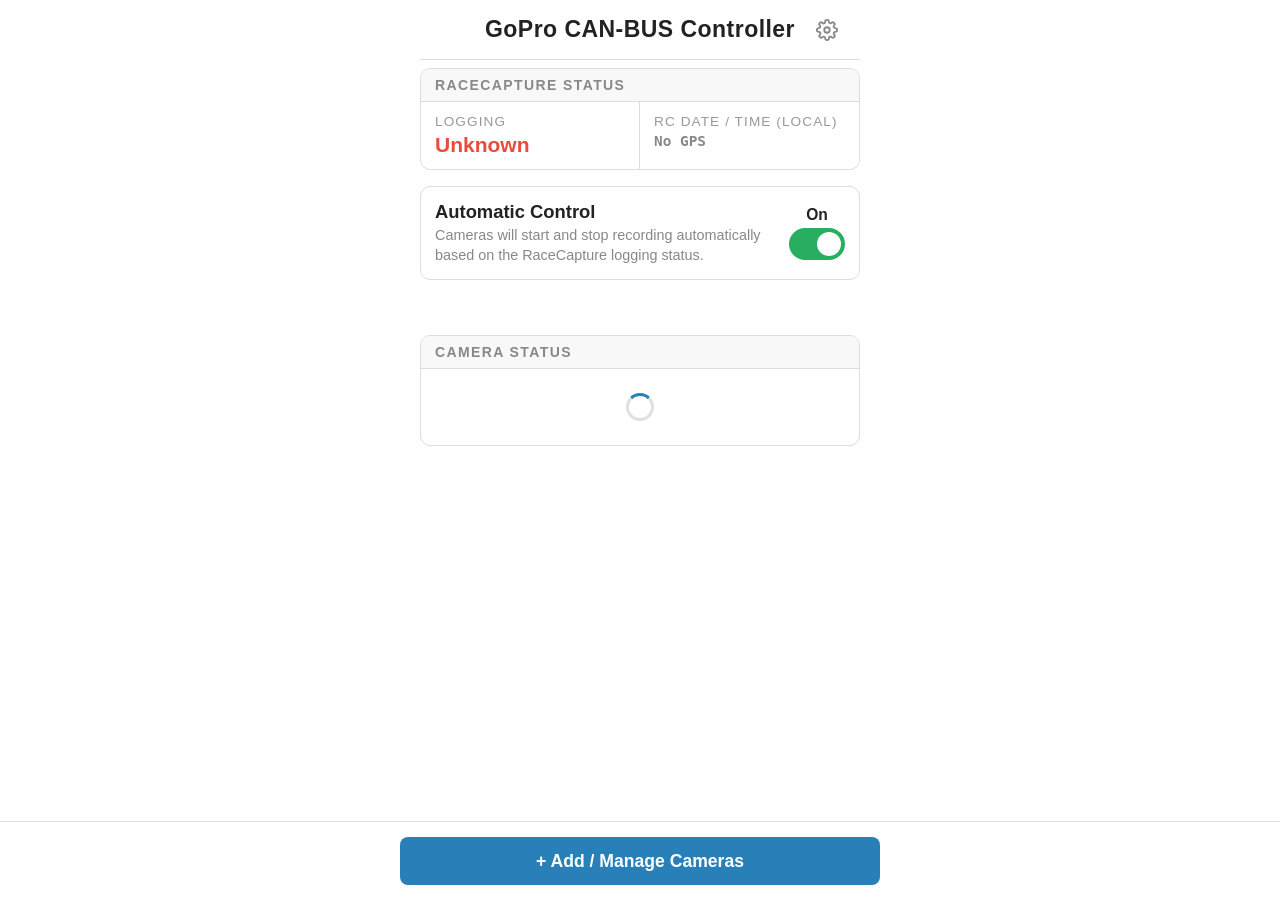
==== web_ui/index.html @ f889cf93 "Added the web_ui component" ====
<!DOCTYPE html>
<html lang="en">
<head>
<meta charset="UTF-8">
<meta name="viewport" content="width=device-width, initial-scale=1.0">
<title>GoPro CAN-BUS Controller</title>
<link rel="stylesheet" href="style.css">
</head>
<body>

<!-- Page header -->
<header id="page-header">
  <h1>GoPro CAN-BUS Controller</h1>
  <button id="settings-btn" aria-label="Settings">
    <svg width="22" height="22" viewBox="0 0 24 24" fill="none" stroke="currentColor" stroke-width="2" stroke-linecap="round" stroke-linejoin="round">
      <circle cx="12" cy="12" r="3"/>
      <path d="M19.4 15a1.65 1.65 0 0 0 .33 1.82l.06.06a2 2 0 0 1-2.83 2.83l-.06-.06a1.65 1.65 0 0 0-1.82-.33 1.65 1.65 0 0 0-1 1.51V21a2 2 0 0 1-4 0v-.09A1.65 1.65 0 0 0 9 19.4a1.65 1.65 0 0 0-1.82.33l-.06.06a2 2 0 0 1-2.83-2.83l.06-.06A1.65 1.65 0 0 0 4.68 15a1.65 1.65 0 0 0-1.51-1H3a2 2 0 0 1 0-4h.09A1.65 1.65 0 0 0 4.6 9a1.65 1.65 0 0 0-.33-1.82l-.06-.06a2 2 0 0 1 2.83-2.83l.06.06A1.65 1.65 0 0 0 9 4.68a1.65 1.65 0 0 0 1-1.51V3a2 2 0 0 1 4 0v.09a1.65 1.65 0 0 0 1 1.51 1.65 1.65 0 0 0 1.82-.33l.06-.06a2 2 0 0 1 2.83 2.83l-.06.06A1.65 1.65 0 0 0 19.4 9a1.65 1.65 0 0 0 1.51 1H21a2 2 0 0 1 0 4h-.09a1.65 1.65 0 0 0-1.51 1z"/>
    </svg>
  </button>
</header>

<!-- RaceCapture status -->
<div class="section-card" id="rc-status-section">
  <div class="section-title">RaceCapture Status</div>
  <div id="rc-grid">
    <div class="rc-cell">
      <div class="rc-cell-label">Logging</div>
      <div id="rc-logging-pill" class="rc-value rc-unknown">Unknown</div>
    </div>
    <div class="rc-cell">
      <div class="rc-cell-label">RC Date / Time (Local)</div>
      <div id="utc-display">
        <div id="utc-date-line">No GPS</div>
        <div id="utc-time-line"></div>
      </div>
    </div>
  </div>
</div>

<!-- Auto-control -->
<div class="section-card" id="auto-control-section">
  <div id="auto-control-row">
    <div class="ac-text">
      <div class="ac-label">Automatic Control</div>
      <div class="ac-sub">Cameras will start and stop recording automatically based on the RaceCapture logging status.</div>
    </div>
    <div class="toggle-wrap" id="toggle-wrap">
      <div class="toggle-state" id="toggle-state">On</div>
      <div class="toggle-track on" id="toggle-track">
        <div class="toggle-thumb"></div>
      </div>
    </div>
  </div>
</div>

<!-- Status feedback -->
<p id="status"></p>

<!-- Camera status -->
<div class="section-card" id="cam-status-section">
  <div class="section-title">Camera Status</div>
  <div id="control-bar" style="display:none">
    <button id="btn-record-all">Record All</button>
    <button id="btn-stop-all">Stop All</button>
  </div>
  <div id="cam-status-list">
    <div id="cam-status-loading"><div class="spinner"></div></div>
    <span id="cam-status-empty" style="display:none">No cameras paired.</span>
  </div>
</div>

<!-- Fixed bottom bar -->
<div id="manage-bar">
  <button id="manage-btn">+ Add / Manage Cameras</button>
</div>

<!-- Settings modal (top sheet) -->
<div class="modal-overlay" id="settings-overlay">
  <div class="settings-modal">
    <div class="modal-header">
      <span class="modal-title">Settings</span>
      <button class="modal-done-btn" id="settings-done">Done</button>
    </div>

    <div class="modal-section-title">Device</div>

    <div class="settings-row">
      <span class="settings-row-label">Time Zone</span>
      <select class="settings-select" id="tz-select"></select>
    </div>

    <div class="settings-row" id="datetime-row" style="display:none">
      <span class="settings-row-label">Set Date &amp; Time</span>
      <div id="datetime-action">
        <button class="settings-action-btn" id="datetime-btn">Set from Device</button>
      </div>
    </div>

    <button class="settings-reboot-btn" id="reboot-btn">Reboot</button>
    <button class="settings-reset-btn" id="reset-btn">Factory Reset</button>
  </div>
</div>

<!-- Manage cameras modal (bottom sheet) -->
<div class="modal-overlay" id="modal-overlay">
  <div class="manage-modal">
    <div class="modal-header">
      <span class="modal-title">Manage Cameras</span>
      <button class="modal-done-btn" id="modal-done">Done</button>
    </div>

    <div id="modal-status"></div>

    <!-- Section 1: BLE pairing -->
    <div class="modal-section-title">Pair a New Camera</div>
    <button class="modal-action-btn" id="scan-btn">Scan for Cameras</button>
    <div id="results"></div>

    <!-- Section 2: WiFi RC Emulation -->
    <div class="modal-section-title">Add WiFi RC Emulation Camera</div>
    <button class="modal-action-btn" id="rc-add-btn">Refresh List</button>
    <div id="rc-results"></div>

    <!-- Section 3: Paired cameras -->
    <div class="modal-section-title-row">
      <span class="modal-section-title" style="padding:0">Paired Cameras</span>
      <span class="modal-count-badge" id="paired-count"></span>
    </div>
    <div id="paired-list"></div>
  </div>
</div>

<script src="app.js"></script>
</body>
</html>
---- web_ui/style.css ----
:root {
  --blue:               #2980b9;
  --blue-hover:         #2471a3;
  --green:              #27ae60;
  --green-dark:         #2e7d32;
  --green-hover:        #219a52;
  --orange:             #f39c12;
  --orange-dark:        #e67e22;
  --orange-dark-hover:  #ca6f1e;
  --red:                #e74c3c;
  --red-hover:          #c0392b;
  --gray-text:          #888;
  --gray-light:         #999;
  --gray-label:         #555;
  --gray-bg:            #f8f8f8;
  --gray-border:        #ddd;
  --gray-border-light:  #eee;
  --gray-disabled:      #e0e0e0;
  --gray-disabled-text: #bbb;
  --gray-toggle-off:    #ccc;
  --text-primary:       #222;
  --text-secondary:     #555;
  --white:              #fff;
  --card-bg:            #fafafa;
  --modal-bg:           #fff;
  --page-bg:            #fff;
  --overlay:            rgba(0,0,0,0.45);
}

*, *::before, *::after { box-sizing: border-box; margin: 0; padding: 0; }

html { font-size: 20px; }

body {
  font-family: -apple-system, BlinkMacSystemFont, "Segoe UI", sans-serif;
  background: var(--page-bg);
  color: var(--text-primary);
  max-width: 480px;
  margin: 0 auto;
  padding: 0 1em 5em;
}

button {
  cursor: pointer;
  border: none;
  border-radius: 8px;
  font-family: inherit;
  font-weight: 700;
}

/* ---- Animations ---------------------------------------------------------- */

@keyframes cam-pulse {
  0%, 100% { opacity: 1; }
  50%       { opacity: 0.25; }
}

@keyframes spin {
  to { transform: rotate(360deg); }
}

/* ---- Page header --------------------------------------------------------- */

#page-header {
  position: sticky;
  top: 0;
  z-index: 50;
  background: var(--white);
  border-bottom: 1px solid var(--gray-border);
  padding: 16px 20px;
  display: flex;
  align-items: center;
  justify-content: center;
}

#page-header h1 {
  font-size: 1.15rem;
  font-weight: 600;
  letter-spacing: 0.02em;
}

#settings-btn {
  position: absolute;
  right: 16px;
  top: 50%;
  transform: translateY(-50%);
  background: none;
  border: none;
  padding: 6px;
  border-radius: 6px;
  color: var(--gray-text);
  cursor: pointer;
  display: flex;
  align-items: center;
  justify-content: center;
}

#settings-btn:hover { color: #333; background: #f0f0f0; }

/* ---- Section shell (shared by rc-status, auto-control, cam-status) ------- */

.section-card {
  border: 1px solid var(--gray-border);
  border-radius: 10px;
  overflow: hidden;
  margin: 0.4em 0 0.8em;
}

.section-title {
  font-size: 0.7rem;
  font-weight: 700;
  text-transform: uppercase;
  letter-spacing: 0.1em;
  color: var(--gray-text);
  background: var(--gray-bg);
  border-bottom: 1px solid var(--gray-border);
  padding: 8px 14px;
}

/* ---- RaceCapture status -------------------------------------------------- */

#rc-grid {
  display: grid;
  grid-template-columns: 1fr 1fr;
}

.rc-cell {
  padding: 12px 14px;
}

.rc-cell:first-child {
  border-right: 1px solid var(--gray-border);
}

.rc-cell-label {
  font-size: 0.68rem;
  font-weight: 400;
  text-transform: uppercase;
  letter-spacing: 0.08em;
  color: var(--gray-light);
  margin-bottom: 4px;
}

.rc-value {
  font-size: 1.05rem;
  font-weight: 600;
}

.rc-logging     { color: var(--green); }
.rc-not-logging { color: var(--orange); }
.rc-unknown     { color: var(--red); }

#utc-date-line {
  font-family: monospace;
  font-size: 0.72rem;
  font-weight: 600;
  color: var(--gray-text);
}

#utc-time-line {
  font-family: monospace;
  font-size: 0.88rem;
  font-weight: 600;
  color: var(--gray-label);
}

/* ---- Auto-control -------------------------------------------------------- */

#auto-control-row {
  display: flex;
  align-items: center;
  justify-content: space-between;
  padding: 14px;
  gap: 12px;
}

.ac-text { flex: 1; }

.ac-label {
  font-size: 0.92rem;
  font-weight: 600;
  color: var(--text-primary);
}

.ac-sub {
  font-size: 0.72rem;
  font-weight: 400;
  color: var(--gray-text);
  line-height: 1.4;
  margin-top: 2px;
}

.toggle-wrap {
  display: flex;
  flex-direction: column;
  align-items: center;
  gap: 4px;
  cursor: pointer;
  user-select: none;
  flex-shrink: 0;
}

.toggle-state {
  font-size: 0.78rem;
  font-weight: 600;
  min-width: 26px;
  text-align: center;
}

.toggle-track {
  position: relative;
  width: 56px;
  height: 32px;
  border-radius: 16px;
  background: var(--gray-toggle-off);
  transition: background 0.2s;
}

.toggle-track.on { background: var(--green); }

.toggle-thumb {
  position: absolute;
  top: 4px;
  left: 4px;
  width: 24px;
  height: 24px;
  border-radius: 50%;
  background: var(--white);
  transition: left 0.2s;
}

.toggle-track.on .toggle-thumb { left: 28px; }

/* ---- Status feedback line ------------------------------------------------ */

#status {
  font-size: 0.88rem;
  color: var(--gray-label);
  margin: 0.5em 0 1em;
  min-height: 1.2em;
}

/* ---- Camera status section ----------------------------------------------- */

#control-bar {
  display: grid;
  grid-template-columns: 1fr 1fr;
  gap: 10px;
  padding: 14px;
  border-bottom: 1px solid var(--gray-border);
}

#btn-record-all {
  background: var(--green);
  color: var(--white);
  font-size: 0.85rem;
  min-height: 48px;
}

#btn-record-all:hover:not(:disabled) { background: var(--green-hover); }

#btn-stop-all {
  background: var(--red);
  color: var(--white);
  font-size: 0.85rem;
  min-height: 48px;
}

#btn-stop-all:hover:not(:disabled) { background: var(--red-hover); }

#btn-record-all:disabled,
#btn-stop-all:disabled {
  background: var(--gray-disabled);
  color: var(--gray-disabled-text);
  cursor: not-allowed;
}

#cam-status-loading {
  display: flex;
  justify-content: center;
  padding: 24px;
}

.spinner {
  width: 28px;
  height: 28px;
  border: 3px solid var(--gray-disabled);
  border-top-color: var(--blue);
  border-radius: 50%;
  animation: spin 0.75s linear infinite;
}

#cam-status-empty {
  display: block;
  padding: 20px 14px;
  font-size: 0.9rem;
  color: var(--gray-text);
}

/* ---- Camera card --------------------------------------------------------- */

.camera-card {
  padding: 16px 14px;
  border-bottom: 1px solid var(--gray-border-light);
}

.camera-card:last-child { border-bottom: none; }

.cam-meta {
  display: flex;
  align-items: baseline;
  gap: 8px;
  margin-bottom: 4px;
  flex-wrap: wrap;
}

.cam-number {
  font-size: 0.95rem;
  font-weight: 600;
  color: var(--text-primary);
}

.cam-display-name {
  font-size: 0.7rem;
  font-weight: 700;
  text-transform: uppercase;
  letter-spacing: 0.06em;
  color: var(--gray-light);
}

.cam-type-badge {
  font-size: 0.6rem;
  font-weight: 700;
  text-transform: uppercase;
  letter-spacing: 0.06em;
  padding: 2px 6px;
  border-radius: 4px;
  background: #e8f4fd;
  color: var(--blue);
  border: 1px solid #aad4f0;
}

.cam-model-name {
  font-size: 0.72rem;
  font-weight: 400;
  color: var(--gray-light);
  margin-bottom: 12px;
}

.cam-footer {
  display: flex;
  align-items: center;
  justify-content: space-between;
  gap: 10px;
}

/* ---- Status badge -------------------------------------------------------- */

.status-badge {
  display: inline-flex;
  align-items: center;
  gap: 8px;
  font-size: 0.88rem;
  font-weight: 600;
}

.status-dot {
  width: 9px;
  height: 9px;
  border-radius: 50%;
  flex-shrink: 0;
}

.status-badge.disconnected .status-dot { display: none; }
.status-badge.disconnected             { color: var(--gray-light); }

.status-badge.connected .status-dot    { background: var(--blue); }
.status-badge.connected                { color: var(--blue); }

.status-badge.not-recording .status-dot { background: var(--orange); }
.status-badge.not-recording             { color: var(--orange); }

.status-badge.recording .status-dot {
  background: var(--green);
  animation: cam-pulse 1.2s infinite;
}
.status-badge.recording { color: var(--green-dark); }

/* ---- Per-camera shutter buttons ----------------------------------------- */

.cam-shutter-btn {
  font-size: 0.88rem;
  font-weight: 700;
  padding: 11px 20px;
  min-height: 44px;
  border-radius: 8px;
  color: var(--white);
}

.cam-shutter-start { background: var(--green); }
.cam-shutter-start:hover:not(:disabled) { background: var(--green-hover); }

.cam-shutter-stop  { background: var(--red); }
.cam-shutter-stop:hover:not(:disabled)  { background: var(--red-hover); }

.cam-shutter-btn:disabled {
  background: var(--gray-disabled);
  color: var(--gray-disabled-text);
  cursor: not-allowed;
}

/* ---- Fixed bottom bar ---------------------------------------------------- */

#manage-bar {
  position: fixed;
  bottom: 0;
  left: 0;
  right: 0;
  background: var(--white);
  border-top: 1px solid var(--gray-border);
  padding: 0.75em 1em;
  z-index: 100;
  display: flex;
  justify-content: center;
}

#manage-btn {
  background: var(--blue);
  color: var(--white);
  font-size: 0.88rem;
  font-weight: 700;
  min-height: 48px;
  border-radius: 8px;
  width: 100%;
  max-width: 480px;
}

#manage-btn:hover { background: var(--blue-hover); }

/* ---- Modal shared -------------------------------------------------------- */

.modal-overlay {
  display: none;
  position: fixed;
  inset: 0;
  background: var(--overlay);
  z-index: 200;
}

.modal-overlay.open { display: flex; }

#settings-overlay { align-items: flex-start; justify-content: center; }
#modal-overlay    { align-items: flex-end;   justify-content: center; }

.modal-header {
  display: flex;
  align-items: center;
  justify-content: space-between;
  padding: 16px 16px 12px;
  border-bottom: 1px solid var(--gray-border);
}

.modal-title {
  font-size: 1rem;
  font-weight: 700;
}

.modal-done-btn {
  background: none;
  border: none;
  color: var(--blue);
  font-size: 0.92rem;
  font-weight: 600;
  cursor: pointer;
  padding: 4px 8px;
  border-radius: 6px;
}

.modal-done-btn:hover { background: #f0f0f0; }

.modal-section-title {
  font-size: 0.65rem;
  font-weight: 700;
  text-transform: uppercase;
  letter-spacing: 0.1em;
  color: var(--gray-light);
  padding: 16px 16px 6px;
}

/* ---- Settings modal (top sheet) ----------------------------------------- */

.settings-modal {
  background: var(--modal-bg);
  border-radius: 0 0 12px 12px;
  width: 100%;
  max-width: 480px;
  padding-bottom: 1.5em;
}

.settings-modal .modal-header { position: sticky; top: 0; background: var(--white); z-index: 10; }

.settings-row {
  display: flex;
  align-items: center;
  justify-content: space-between;
  padding: 12px 16px;
  border-bottom: 1px solid var(--gray-border-light);
  gap: 12px;
}

.settings-row-label {
  font-size: 0.9rem;
  font-weight: 600;
}

.settings-select {
  font-size: 0.85rem;
  font-family: inherit;
  padding: 6px 8px;
  border: 1px solid var(--gray-border);
  border-radius: 6px;
  background: var(--white);
}

.settings-action-btn {
  font-size: 0.85rem;
  font-weight: 600;
  min-height: 36px;
  padding: 0 14px;
  border-radius: 6px;
  background: none;
  border: 1px solid var(--blue);
  color: var(--blue);
  cursor: pointer;
}

.settings-action-btn:hover { background: #eaf4fb; }

.settings-inline-msg {
  font-size: 0.85rem;
  min-height: 36px;
  display: flex;
  align-items: center;
}

.settings-reboot-btn {
  display: block;
  width: calc(100% - 32px);
  margin: 16px 16px 0;
  background: var(--orange-dark);
  color: var(--white);
  font-size: 0.88rem;
  font-weight: 700;
  min-height: 48px;
  border-radius: 8px;
}

.settings-reboot-btn:hover { background: var(--orange-dark-hover); }

.settings-reset-btn {
  display: block;
  width: calc(100% - 32px);
  margin: 10px 16px 0;
  background: var(--red);
  color: var(--white);
  font-size: 0.88rem;
  font-weight: 700;
  min-height: 48px;
  border-radius: 8px;
}

.settings-reset-btn:hover { background: var(--red-hover); }

/* ---- Manage cameras modal (bottom sheet) --------------------------------- */

.manage-modal {
  background: var(--modal-bg);
  border-radius: 12px 12px 0 0;
  width: 100%;
  max-width: 480px;
  max-height: 85vh;
  overflow-y: auto;
  padding-bottom: 2em;
}

.manage-modal .modal-header { position: sticky; top: 0; background: var(--white); z-index: 10; }

#modal-status {
  font-size: 0.85rem;
  color: var(--gray-label);
  padding: 6px 16px 0;
  min-height: 1.4em;
}

.modal-section-title-row {
  display: flex;
  align-items: center;
  gap: 8px;
  padding: 16px 16px 6px;
}

.modal-count-badge {
  font-size: 0.65rem;
  font-weight: 700;
  background: var(--blue);
  color: var(--white);
  border-radius: 10px;
  padding: 1px 7px;
  display: none;
}

.modal-count-badge.visible { display: inline-block; }

/* Scan / RC-add button */
.modal-action-btn {
  display: block;
  width: calc(100% - 32px);
  margin: 0 16px 12px;
  font-size: 0.88rem;
  font-weight: 700;
  min-height: 44px;
  border-radius: 8px;
  color: var(--white);
}

#scan-btn       { background: var(--blue); }
#scan-btn:hover { background: var(--blue-hover); }
#scan-btn.scanning {
  background: none;
  border: 1px solid var(--gray-border);
  color: #333;
}

#rc-add-btn       { background: var(--green); }
#rc-add-btn:hover { background: var(--green-hover); }

/* Found camera rows */
#results, #rc-results {
  padding: 0 16px;
}

.found-camera-row {
  display: flex;
  align-items: center;
  justify-content: space-between;
  padding: 10px 0;
  border-bottom: 1px solid var(--gray-border-light);
  gap: 10px;
}

.found-camera-row:last-child { border-bottom: none; }

.found-cam-info { flex: 1; }

.found-cam-name {
  font-size: 0.88rem;
  font-weight: 600;
}

.found-cam-meta {
  font-size: 0.72rem;
  color: var(--gray-light);
  margin-top: 2px;
}

.pair-this-btn {
  background: var(--blue);
  color: var(--white);
  font-size: 0.82rem;
  font-weight: 700;
  padding: 8px 16px;
  border-radius: 6px;
  flex-shrink: 0;
}

.pair-this-btn:hover { background: var(--blue-hover); }

/* Paired camera rows */
#paired-list {
  padding: 0 16px;
}

.modal-paired-row {
  display: flex;
  align-items: center;
  justify-content: space-between;
  background: var(--card-bg);
  border: 1px solid var(--gray-border-light);
  border-radius: 8px;
  padding: 12px;
  margin-bottom: 8px;
  gap: 10px;
}

.modal-paired-info { flex: 1; }

.modal-paired-name {
  display: flex;
  align-items: center;
  gap: 6px;
  font-size: 0.9rem;
  font-weight: 600;
  margin-bottom: 2px;
}

.modal-paired-meta {
  font-size: 0.72rem;
  color: var(--gray-light);
}

.remove-btn {
  background: var(--red);
  color: var(--white);
  font-size: 0.82rem;
  font-weight: 700;
  padding: 8px 14px;
  border-radius: 6px;
  flex-shrink: 0;
}

.remove-btn:hover { background: var(--red-hover); }

.modal-empty {
  font-size: 0.88rem;
  color: var(--gray-text);
  padding: 8px 16px 4px;
}
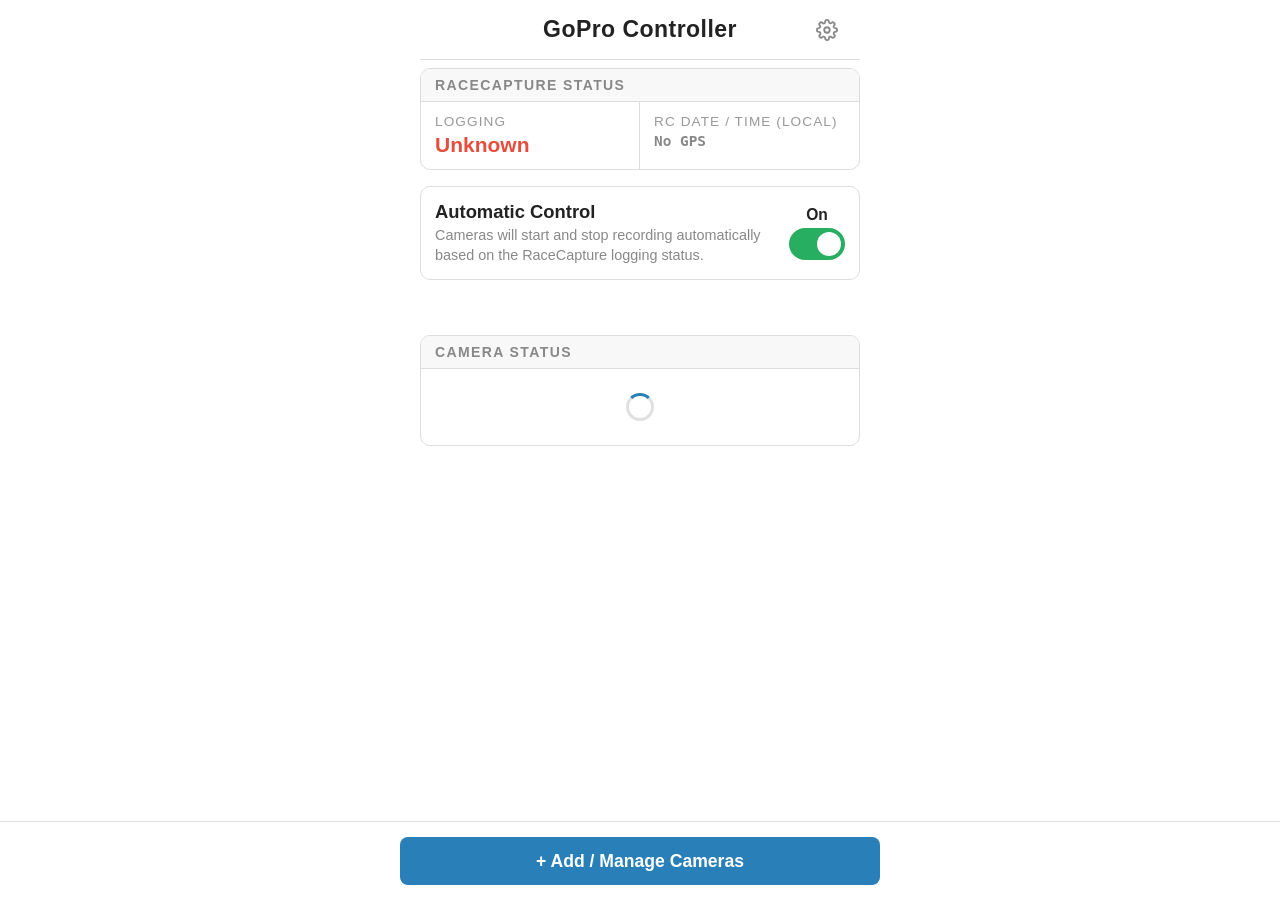
==== commit 017a0f79: "Updated the Wifi RC code to accept all GoPro mac addresses, and fix some sequencing" ====
--- a/web_ui/index.html
+++ b/web_ui/index.html
@@ -3,14 +3,14 @@
 <head>
 <meta charset="UTF-8">
 <meta name="viewport" content="width=device-width, initial-scale=1.0">
-<title>GoPro CAN-BUS Controller</title>
+<title>GoPro Controller</title>
 <link rel="stylesheet" href="style.css">
 </head>
 <body>
 
 <!-- Page header -->
 <header id="page-header">
-  <h1>GoPro CAN-BUS Controller</h1>
+  <h1>GoPro Controller</h1>
   <button id="settings-btn" aria-label="Settings">
     <svg width="22" height="22" viewBox="0 0 24 24" fill="none" stroke="currentColor" stroke-width="2" stroke-linecap="round" stroke-linejoin="round">
       <circle cx="12" cy="12" r="3"/>
@@ -130,6 +130,18 @@
   </div>
 </div>
 
+<!-- Pairing-in-progress modal (bottom sheet, blocks all interaction).
+     Hidden by default via the `hidden` attribute so the element stays
+     invisible even if style.css is cached/stale; JS toggles it. -->
+<div class="pair-overlay" id="pair-overlay" hidden aria-hidden="true">
+  <div class="pair-sheet" role="dialog" aria-labelledby="pair-sheet-title">
+    <div class="pair-sheet-title" id="pair-sheet-title">Pairing Camera</div>
+    <div class="pair-throbber" id="pair-throbber"></div>
+    <div class="pair-status" id="pair-status">Connecting…</div>
+    <button class="pair-cancel-btn" id="pair-cancel-btn">Cancel</button>
+  </div>
+</div>
+
 <script src="app.js"></script>
 </body>
 </html>
--- a/web_ui/style.css
+++ b/web_ui/style.css
@@ -374,11 +374,20 @@
 .status-badge.disconnected .status-dot { display: none; }
 .status-badge.disconnected             { color: var(--gray-light); }
 
-.status-badge.connected .status-dot    { background: var(--blue); }
-.status-badge.connected                { color: var(--blue); }
-
-.status-badge.not-recording .status-dot { background: var(--orange); }
-.status-badge.not-recording             { color: var(--orange); }
+.status-badge.pairing .status-dot {
+  background: var(--blue);
+  animation: cam-pulse 1.2s infinite;
+}
+.status-badge.pairing                  { color: var(--blue); }
+
+.status-badge.connecting .status-dot {
+  background: var(--blue);
+  animation: cam-pulse 1.2s infinite;
+}
+.status-badge.connecting               { color: var(--blue); }
+
+.status-badge.idle .status-dot         { background: var(--orange); }
+.status-badge.idle                     { color: var(--orange); }
 
 .status-badge.recording .status-dot {
   background: var(--green);
@@ -725,3 +734,106 @@
   color: var(--gray-text);
   padding: 8px 16px 4px;
 }
+
+/* ---- Pair-in-progress modal (bottom sheet) ------------------------------ */
+
+@keyframes pair-sheet-up {
+  from { transform: translateY(100%); }
+  to   { transform: translateY(0);    }
+}
+
+.pair-overlay {
+  display: none;
+  position: fixed;
+  inset: 0;
+  background: var(--overlay);
+  z-index: 1000;            /* above manage-cameras modal (200) */
+  align-items: flex-end;    /* stick to bottom like manage modal */
+  justify-content: center;
+}
+
+.pair-overlay.open { display: flex; }
+
+.pair-sheet {
+  background: var(--modal-bg);
+  border-radius: 12px 12px 0 0;
+  width: 100%;
+  max-width: 480px;
+  padding: 28px 24px 32px;
+  text-align: center;
+  box-shadow: 0 -4px 24px rgba(0,0,0,0.15);
+  animation: pair-sheet-up 0.22s ease-out;
+}
+
+.pair-sheet-title {
+  font-size: 1.1rem;
+  font-weight: 700;
+  margin-bottom: 28px;
+  color: var(--text-primary);
+}
+
+/* Throbber: 72px ring with one accent arc that spins.  In success / failure
+ * states the JS swaps in a checkmark / X glyph and the spin animation is
+ * paused via the modifier classes below. */
+.pair-throbber {
+  width: 72px;
+  height: 72px;
+  margin: 0 auto 22px;
+  border: 6px solid var(--gray-border-light);
+  border-top-color: var(--blue);
+  border-radius: 50%;
+  animation: spin 0.9s linear infinite;
+  display: flex;
+  align-items: center;
+  justify-content: center;
+  font-size: 2.2rem;
+  font-weight: 700;
+  line-height: 1;
+}
+
+.pair-throbber.success {
+  border: 6px solid var(--green);
+  border-top-color: var(--green);
+  animation: none;
+  color: var(--green);
+}
+.pair-throbber.success::before { content: "✓"; }
+
+.pair-throbber.failed {
+  border: 6px solid var(--red);
+  border-top-color: var(--red);
+  animation: none;
+  color: var(--red);
+}
+.pair-throbber.failed::before { content: "✕"; }
+
+.pair-status {
+  font-size: 1rem;
+  color: var(--text-secondary);
+  margin-bottom: 24px;
+  min-height: 2.6em;        /* reserve space so layout doesn't jump */
+  line-height: 1.35;
+  padding: 0 8px;
+}
+
+.pair-cancel-btn {
+  width: 100%;
+  max-width: 320px;
+  font-size: 0.95rem;
+  font-weight: 600;
+  padding: 14px 18px;
+  min-height: 48px;
+  border-radius: 8px;
+  background: var(--gray-disabled);
+  color: var(--text-primary);
+  border: 0;
+  cursor: pointer;
+}
+
+.pair-cancel-btn:hover:not(:disabled) { background: var(--gray-toggle-off); }
+
+.pair-cancel-btn:disabled {
+  background: var(--gray-disabled);
+  color: var(--gray-disabled-text);
+  cursor: default;
+}
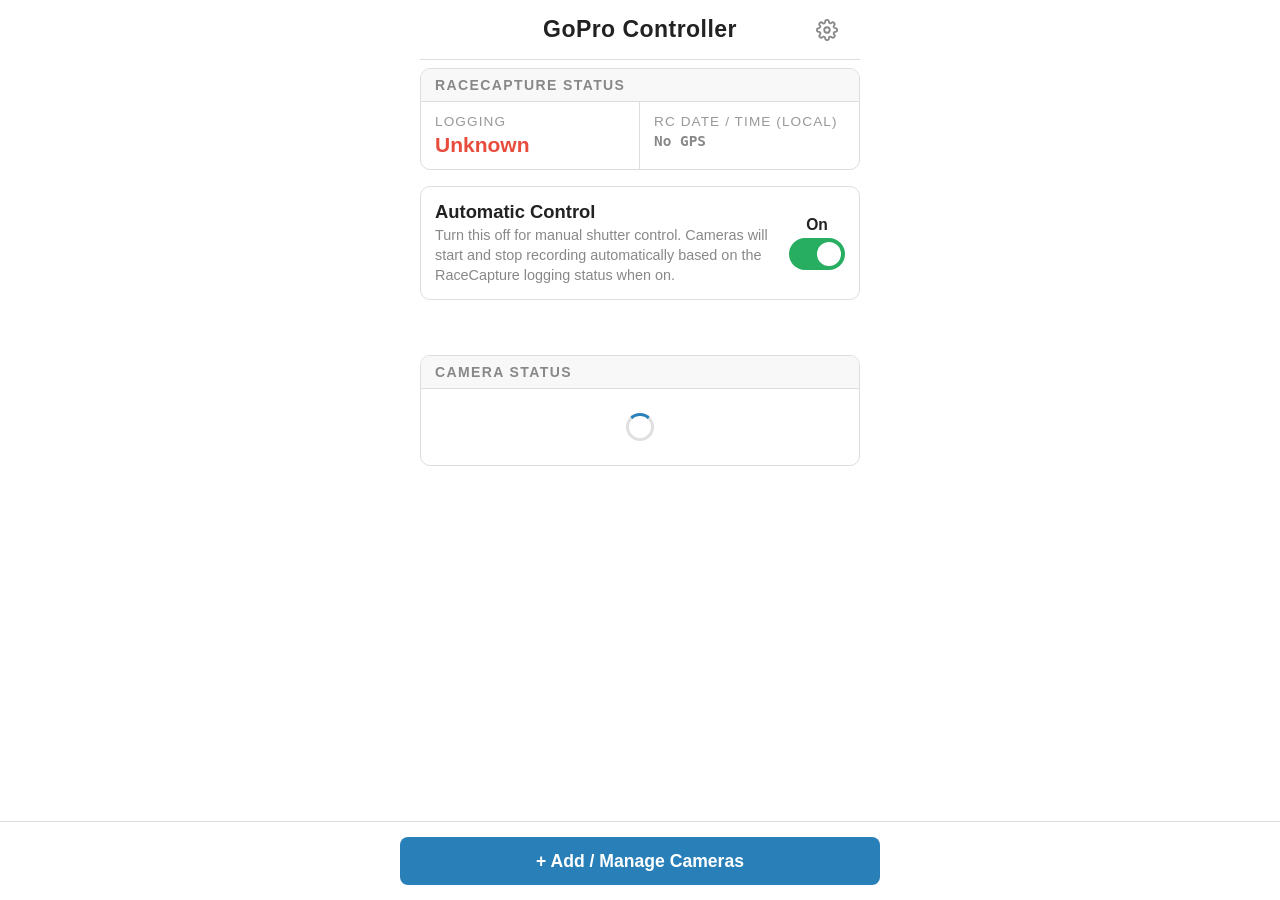
==== commit c26bf439: "Updated documentation from the previous changes" ====
--- a/web_ui/index.html
+++ b/web_ui/index.html
@@ -42,7 +42,7 @@
   <div id="auto-control-row">
     <div class="ac-text">
       <div class="ac-label">Automatic Control</div>
-      <div class="ac-sub">Cameras will start and stop recording automatically based on the RaceCapture logging status.</div>
+      <div class="ac-sub">Turn this off for manual shutter control.  Cameras will start and stop recording automatically based on the RaceCapture logging status when on.</div>
     </div>
     <div class="toggle-wrap" id="toggle-wrap">
       <div class="toggle-state" id="toggle-state">On</div>
@@ -112,12 +112,12 @@
     <div id="modal-status"></div>
 
     <!-- Section 1: BLE pairing -->
-    <div class="modal-section-title">Pair a New Camera</div>
+    <div class="modal-section-title">Pair a Hero9 or newer Camera</div>
     <button class="modal-action-btn" id="scan-btn">Scan for Cameras</button>
     <div id="results"></div>
 
     <!-- Section 2: WiFi RC Emulation -->
-    <div class="modal-section-title">Add WiFi RC Emulation Camera</div>
+    <div class="modal-section-title">Pair WiFi RC Camera (Hero8 & older)</div>
     <button class="modal-action-btn" id="rc-add-btn">Refresh List</button>
     <div id="rc-results"></div>
 
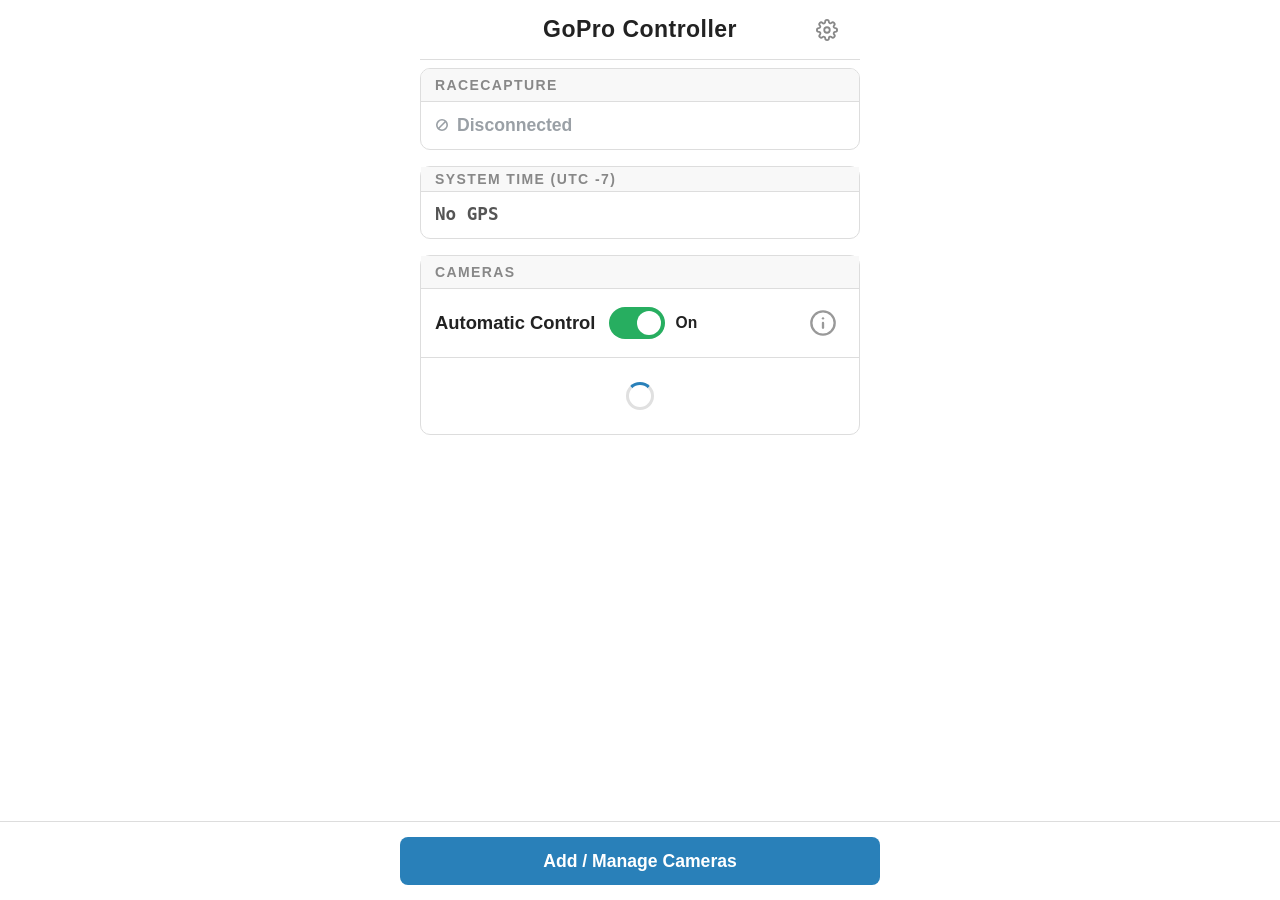
==== commit 1eb841cd: "Redesigned the home screen and time sync" ====
--- a/web_ui/index.html
+++ b/web_ui/index.html
@@ -21,34 +21,31 @@
 
 <!-- RaceCapture status -->
 <div class="section-card" id="rc-status-section">
-  <div class="section-title">RaceCapture Status</div>
-  <div id="rc-grid">
-    <div class="rc-cell">
-      <div class="rc-cell-label">Logging</div>
-      <div id="rc-logging-pill" class="rc-value rc-unknown">Unknown</div>
-    </div>
-    <div class="rc-cell">
-      <div class="rc-cell-label">RC Date / Time (Local)</div>
-      <div id="utc-display">
-        <div id="utc-date-line">No GPS</div>
-        <div id="utc-time-line"></div>
-      </div>
+  <div class="section-title">RaceCapture</div>
+  <div class="rc-cell">
+    <div id="rc-logging-pill" class="status-badge disconnected">
+      <span class="status-icon"><svg width="14" height="14" viewBox="0 0 14 14" fill="none" stroke="currentColor" stroke-width="1.6" stroke-linecap="round"><circle cx="7" cy="7" r="5.2"/><line x1="3.5" y1="10.5" x2="10.5" y2="3.5"/></svg></span>
+      <span>Disconnected</span>
     </div>
   </div>
 </div>
 
-<!-- Auto-control -->
-<div class="section-card" id="auto-control-section">
-  <div id="auto-control-row">
-    <div class="ac-text">
-      <div class="ac-label">Automatic Control</div>
-      <div class="ac-sub">Turn this off for manual shutter control.  Cameras will start and stop recording automatically based on the RaceCapture logging status when on.</div>
-    </div>
-    <div class="toggle-wrap" id="toggle-wrap">
-      <div class="toggle-state" id="toggle-state">On</div>
-      <div class="toggle-track on" id="toggle-track">
-        <div class="toggle-thumb"></div>
+<!-- System time -->
+<div class="section-card" id="system-time-section">
+  <div class="section-title section-title-row">
+    <span>System Time (UTC -7)</span>
+    <button id="datetime-btn" class="section-title-btn" hidden>Sync</button>
+  </div>
+  <div class="rc-cell">
+    <div id="utc-display">
+      <div id="utc-text">
+        <div id="utc-date-line">No GPS</div>
+        <div id="utc-time-line"></div>
       </div>
+      <button id="time-info-btn" class="modal-info-btn" type="button" aria-label="More info" hidden>
+        <svg width="20" height="20" viewBox="0 0 24 24" fill="none" stroke="currentColor" stroke-width="2" stroke-linecap="round" stroke-linejoin="round"><circle cx="12" cy="12" r="10"></circle><line x1="12" y1="16" x2="12" y2="12"></line><line x1="12" y1="8" x2="12.01" y2="8"></line></svg>
+      </button>
+      <div class="modal-info-tooltip">System time was restored from memory but is stale and needs to be updated. Either wait for the RaceCapture to send UTC, or manually sync from this device.</div>
     </div>
   </div>
 </div>
@@ -56,9 +53,22 @@
 <!-- Status feedback -->
 <p id="status"></p>
 
-<!-- Camera status -->
+<!-- Cameras -->
 <div class="section-card" id="cam-status-section">
-  <div class="section-title">Camera Status</div>
+  <div class="section-title">Cameras</div>
+  <div id="auto-control-row">
+    <div class="ac-label">Automatic Control</div>
+    <div class="toggle-wrap" id="toggle-wrap">
+      <div class="toggle-track on" id="toggle-track">
+        <div class="toggle-thumb"></div>
+      </div>
+      <div class="toggle-state" id="toggle-state">On</div>
+    </div>
+    <button id="auto-control-info-btn" class="modal-info-btn" type="button" aria-label="More info">
+      <svg width="20" height="20" viewBox="0 0 24 24" fill="none" stroke="currentColor" stroke-width="2" stroke-linecap="round" stroke-linejoin="round"><circle cx="12" cy="12" r="10"></circle><line x1="12" y1="16" x2="12" y2="12"></line><line x1="12" y1="8" x2="12.01" y2="8"></line></svg>
+    </button>
+    <div class="modal-info-tooltip">Turn this off for manual shutter control. Cameras will start and stop recording automatically based on the RaceCapture logging status when on.</div>
+  </div>
   <div id="control-bar" style="display:none">
     <button id="btn-record-all">Record All</button>
     <button id="btn-stop-all">Stop All</button>
@@ -71,7 +81,7 @@
 
 <!-- Fixed bottom bar -->
 <div id="manage-bar">
-  <button id="manage-btn">+ Add / Manage Cameras</button>
+  <button id="manage-btn">Add / Manage Cameras</button>
 </div>
 
 <!-- Settings modal (top sheet) -->
@@ -87,13 +97,6 @@
     <div class="settings-row">
       <span class="settings-row-label">Time Zone</span>
       <select class="settings-select" id="tz-select"></select>
-    </div>
-
-    <div class="settings-row" id="datetime-row" style="display:none">
-      <span class="settings-row-label">Set Date &amp; Time</span>
-      <div id="datetime-action">
-        <button class="settings-action-btn" id="datetime-btn">Set from Device</button>
-      </div>
     </div>
 
     <button class="settings-reboot-btn" id="reboot-btn">Reboot</button>
@@ -112,18 +115,32 @@
     <div id="modal-status"></div>
 
     <!-- Section 1: BLE pairing -->
-    <div class="modal-section-title">Pair a Hero9 or newer Camera</div>
-    <button class="modal-action-btn" id="scan-btn">Scan for Cameras</button>
+    <div class="modal-action-row">
+      <button class="modal-action-btn" id="scan-btn">Add a new Bluetooth camera</button>
+      <button class="modal-info-btn" type="button" aria-label="More info">
+        <svg width="20" height="20" viewBox="0 0 24 24" fill="none" stroke="currentColor" stroke-width="2" stroke-linecap="round" stroke-linejoin="round"><circle cx="12" cy="12" r="10"></circle><line x1="12" y1="16" x2="12" y2="12"></line><line x1="12" y1="8" x2="12.01" y2="8"></line></svg>
+      </button>
+      <div class="modal-info-tooltip">Put your camera into Pairing mode, like you would for the GoPro Quik App</div>
+    </div>
+    <div class="modal-section-title" style="padding-top:0">Pair a Hero9 Black or newer over BLE</div>
+    <div class="modal-separator"></div>
     <div id="results"></div>
 
     <!-- Section 2: WiFi RC Emulation -->
-    <div class="modal-section-title">Pair WiFi RC Camera (Hero8 & older)</div>
-    <button class="modal-action-btn" id="rc-add-btn">Refresh List</button>
+    <div class="modal-action-row">
+      <button class="modal-action-btn" id="rc-add-btn">Add a new Wifi RC Camera</button>
+      <button class="modal-info-btn" type="button" aria-label="More info">
+        <svg width="20" height="20" viewBox="0 0 24 24" fill="none" stroke="currentColor" stroke-width="2" stroke-linecap="round" stroke-linejoin="round"><circle cx="12" cy="12" r="10"></circle><line x1="12" y1="16" x2="12" y2="12"></line><line x1="12" y1="8" x2="12.01" y2="8"></line></svg>
+      </button>
+      <div class="modal-info-tooltip">On your camera, add a new connection, and choose either the Wifi RC or Smart Remote option. The camera will automatically pair successfully. Then you can add it to the controller here.</div>
+    </div>
+    <div class="modal-section-title" style="padding-top:0">Pair an older camera as a Wifi Remote</div>
+    <div class="modal-separator"></div>
     <div id="rc-results"></div>
 
     <!-- Section 3: Paired cameras -->
     <div class="modal-section-title-row">
-      <span class="modal-section-title" style="padding:0">Paired Cameras</span>
+      <span class="modal-section-title" style="padding:0;color:var(--text-primary)">Paired Cameras</span>
       <span class="modal-count-badge" id="paired-count"></span>
     </div>
     <div id="paired-list"></div>
--- a/web_ui/style.css
+++ b/web_ui/style.css
@@ -29,6 +29,11 @@
 
 *, *::before, *::after { box-sizing: border-box; margin: 0; padding: 0; }
 
+/* The HTML `hidden` attribute should win over explicit `display:` rules.
+ * Without this, e.g. `.modal-info-btn { display: flex }` keeps the button
+ * rendered even when JS sets `hidden = true`. */
+[hidden] { display: none !important; }
+
 html { font-size: 20px; }
 
 body {
@@ -38,6 +43,7 @@
   max-width: 480px;
   margin: 0 auto;
   padding: 0 1em 5em;
+  touch-action: manipulation;
 }
 
 button {
@@ -117,6 +123,31 @@
   padding: 8px 14px;
 }
 
+.section-title-row {
+  display: flex;
+  align-items: center;
+  justify-content: space-between;
+  padding-top: 4px;
+  padding-bottom: 4px;
+}
+
+.section-title-btn {
+  font-family: inherit;
+  font-size: 0.7rem;
+  font-weight: 700;
+  text-transform: uppercase;
+  letter-spacing: 0.1em;
+  padding: 3px 10px;
+  border-radius: 6px;
+  background: none;
+  border: 1px solid var(--blue);
+  color: var(--blue);
+  cursor: pointer;
+}
+
+.section-title-btn:hover { background: #eaf4fb; }
+.section-title-btn:disabled { opacity: 0.6; cursor: default; }
+
 /* ---- RaceCapture status -------------------------------------------------- */
 
 #rc-grid {
@@ -141,22 +172,26 @@
   margin-bottom: 4px;
 }
 
-.rc-value {
-  font-size: 1.05rem;
-  font-weight: 600;
-}
-
-.rc-logging     { color: var(--green); }
-.rc-not-logging { color: var(--orange); }
-.rc-unknown     { color: var(--red); }
-
-#utc-date-line {
-  font-family: monospace;
-  font-size: 0.72rem;
-  font-weight: 600;
-  color: var(--gray-text);
-}
-
+#system-time-section { overflow: visible; }
+
+#utc-display {
+  position: relative;
+  display: flex;
+  align-items: center;
+  gap: 10px;
+}
+
+#utc-text {
+  display: flex;
+  flex-direction: column;
+  gap: 2px;
+}
+
+#utc-display .modal-info-btn {
+  margin-left: auto;
+}
+
+#utc-date-line,
 #utc-time-line {
   font-family: monospace;
   font-size: 0.88rem;
@@ -164,17 +199,21 @@
   color: var(--gray-label);
 }
 
+#utc-display.stale #utc-date-line,
+#utc-display.stale #utc-time-line {
+  color: var(--orange);
+}
+
 /* ---- Auto-control -------------------------------------------------------- */
 
 #auto-control-row {
-  display: flex;
-  align-items: center;
-  justify-content: space-between;
-  padding: 14px;
-  gap: 12px;
-}
-
-.ac-text { flex: 1; }
+  position: relative;
+  display: flex;
+  align-items: center;
+  padding: 12px 14px;
+  gap: 14px;
+  border-bottom: 1px solid var(--gray-border);
+}
 
 .ac-label {
   font-size: 0.92rem;
@@ -182,19 +221,15 @@
   color: var(--text-primary);
 }
 
-.ac-sub {
-  font-size: 0.72rem;
-  font-weight: 400;
-  color: var(--gray-text);
-  line-height: 1.4;
-  margin-top: 2px;
+#auto-control-row .modal-info-btn {
+  margin-left: auto;
 }
 
 .toggle-wrap {
   display: flex;
-  flex-direction: column;
-  align-items: center;
-  gap: 4px;
+  flex-direction: row;
+  align-items: center;
+  gap: 8px;
   cursor: pointer;
   user-select: none;
   flex-shrink: 0;
@@ -240,7 +275,14 @@
   min-height: 1.2em;
 }
 
+#status:empty {
+  margin: 0;
+  min-height: 0;
+}
+
 /* ---- Camera status section ----------------------------------------------- */
+
+#cam-status-section { overflow: visible; }
 
 #control-bar {
   display: grid;
@@ -308,8 +350,9 @@
 
 .cam-meta {
   display: flex;
-  align-items: baseline;
-  gap: 8px;
+  align-items: center;
+  justify-content: flex-start;
+  gap: 12px;
   margin-bottom: 4px;
   flex-wrap: wrap;
 }
@@ -350,7 +393,7 @@
 .cam-footer {
   display: flex;
   align-items: center;
-  justify-content: space-between;
+  justify-content: flex-end;
   gap: 10px;
 }
 
@@ -364,36 +407,40 @@
   font-weight: 600;
 }
 
-.status-dot {
-  width: 9px;
-  height: 9px;
+.status-icon {
+  width: 14px;
+  height: 14px;
+  flex-shrink: 0;
+  display: inline-flex;
+  align-items: center;
+  justify-content: center;
+}
+
+/* Legacy .status-dot (kept hidden in case any non-rendered code paths still emit it). */
+.status-dot { display: none; }
+
+.status-badge.disconnected { color: #9aa0a6; }
+.status-badge.pairing      { color: #1d6fdb; }
+.status-badge.connecting   { color: #1d6fdb; }
+.status-badge.idle         { color: #248a3d; }
+.status-badge.recording    { color: #c0271f; }
+
+/* Pulsing recording dot. */
+.status-badge.recording .recording-icon svg circle {
+  transform-origin: center;
+  animation: cam-pulse 1.2s infinite;
+}
+
+/* Real arc spinner for connecting / pairing. */
+.status-badge.connecting .connecting-icon,
+.status-badge.pairing    .connecting-icon {
+  width: 13px;
+  height: 13px;
+  border: 2px solid rgba(29, 111, 219, 0.25);
+  border-top-color: #1d6fdb;
   border-radius: 50%;
-  flex-shrink: 0;
-}
-
-.status-badge.disconnected .status-dot { display: none; }
-.status-badge.disconnected             { color: var(--gray-light); }
-
-.status-badge.pairing .status-dot {
-  background: var(--blue);
-  animation: cam-pulse 1.2s infinite;
-}
-.status-badge.pairing                  { color: var(--blue); }
-
-.status-badge.connecting .status-dot {
-  background: var(--blue);
-  animation: cam-pulse 1.2s infinite;
-}
-.status-badge.connecting               { color: var(--blue); }
-
-.status-badge.idle .status-dot         { background: var(--orange); }
-.status-badge.idle                     { color: var(--orange); }
-
-.status-badge.recording .status-dot {
-  background: var(--green);
-  animation: cam-pulse 1.2s infinite;
-}
-.status-badge.recording { color: var(--green-dark); }
+  animation: spin 0.75s linear infinite;
+}
 
 /* ---- Per-camera shutter buttons ----------------------------------------- */
 
@@ -495,6 +542,63 @@
   color: var(--gray-light);
   padding: 16px 16px 6px;
 }
+
+.modal-separator {
+  height: 1px;
+  background: var(--gray-border-light);
+  margin: 12px 16px;
+}
+
+.modal-action-row {
+  position: relative;
+  display: flex;
+  align-items: center;
+  gap: 8px;
+  margin: 0 16px 12px;
+}
+
+.modal-action-row .modal-action-btn {
+  flex: 1;
+  width: auto;
+  margin: 0;
+}
+
+.modal-info-btn {
+  flex-shrink: 0;
+  width: 44px;
+  height: 44px;
+  border-radius: 50%;
+  border: none;
+  background: transparent;
+  color: var(--gray-light);
+  display: flex;
+  align-items: center;
+  justify-content: center;
+  cursor: pointer;
+  padding: 0;
+}
+
+.modal-info-btn svg { width: 28px; height: 28px; }
+
+.modal-info-btn:hover { color: var(--text-secondary); }
+
+.modal-info-tooltip {
+  position: absolute;
+  top: calc(100% + 6px);
+  right: 0;
+  max-width: 280px;
+  background: #2a2a2a;
+  color: #fff;
+  font-size: 0.78rem;
+  line-height: 1.4;
+  padding: 9px 11px;
+  border-radius: 6px;
+  box-shadow: 0 4px 14px rgba(0, 0, 0, 0.22);
+  z-index: 10;
+  display: none;
+}
+
+.modal-info-tooltip.show { display: block; }
 
 /* ---- Settings modal (top sheet) ----------------------------------------- */
 
